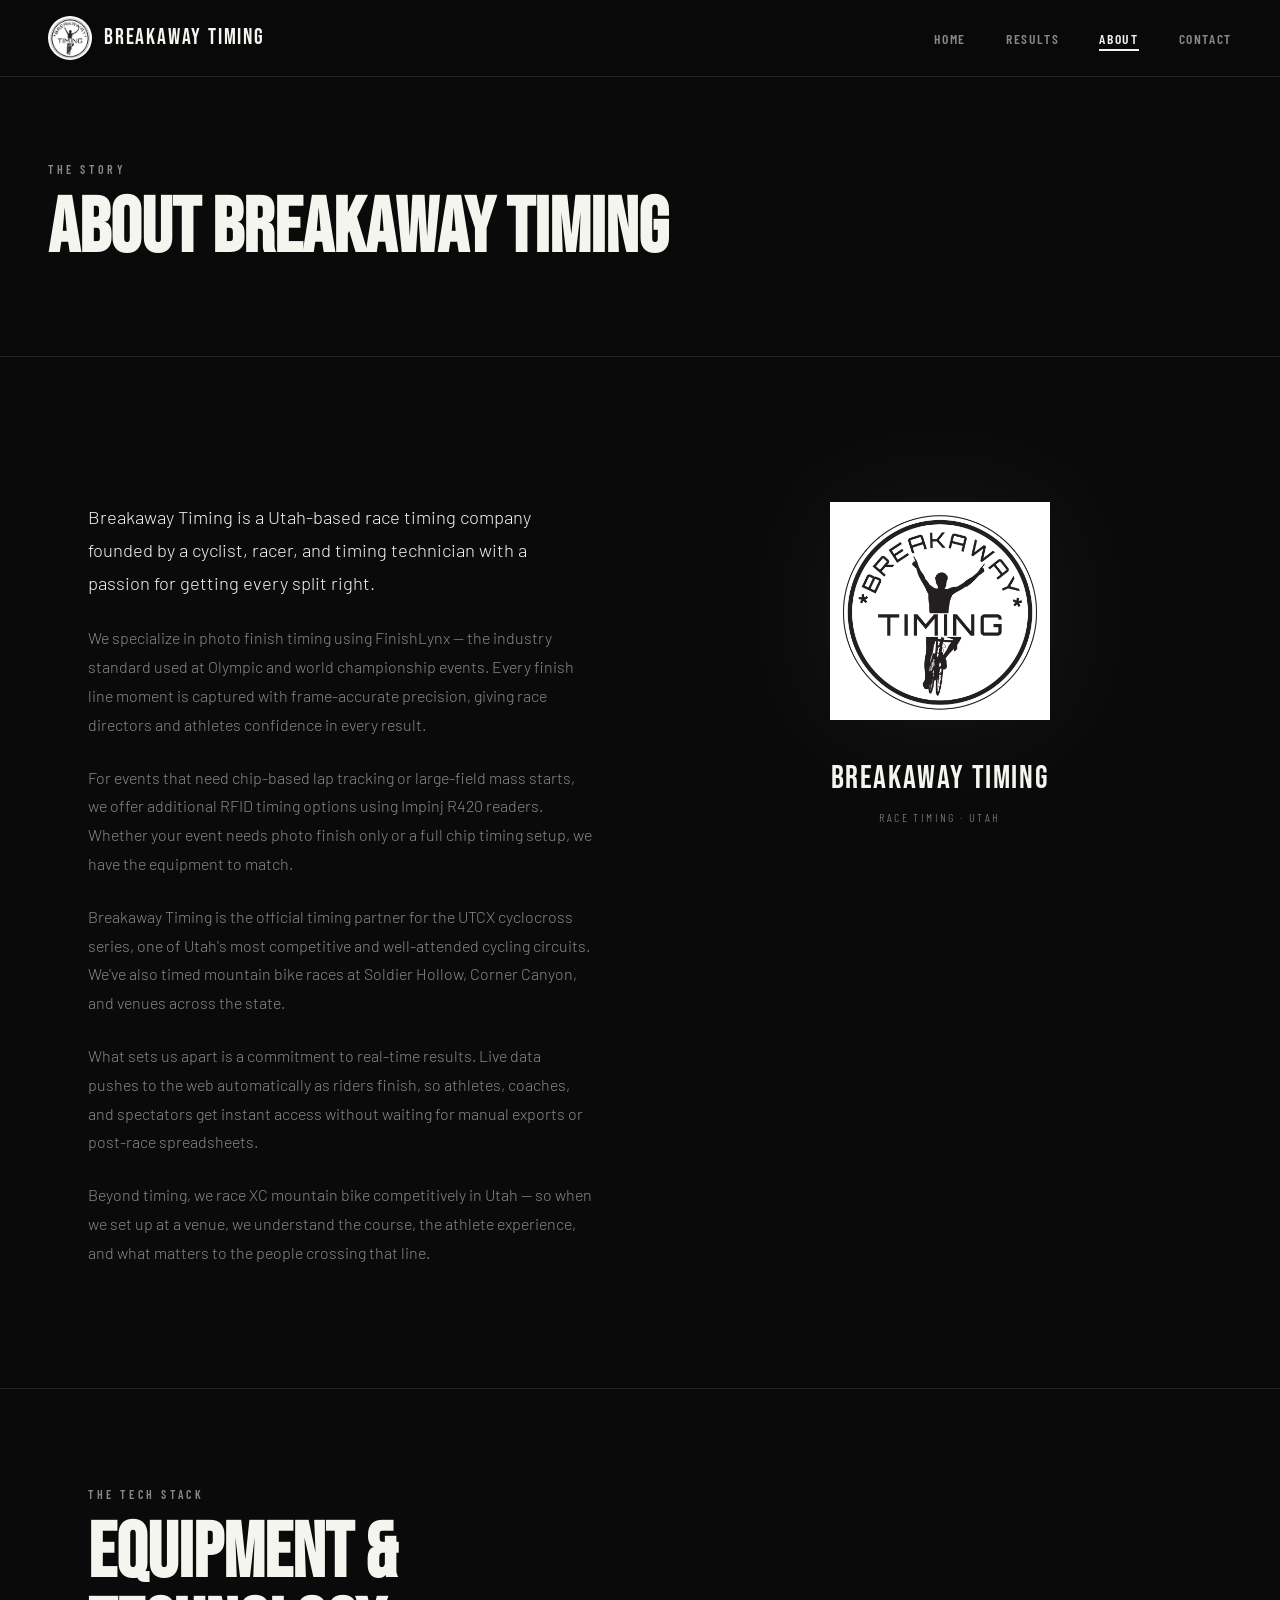
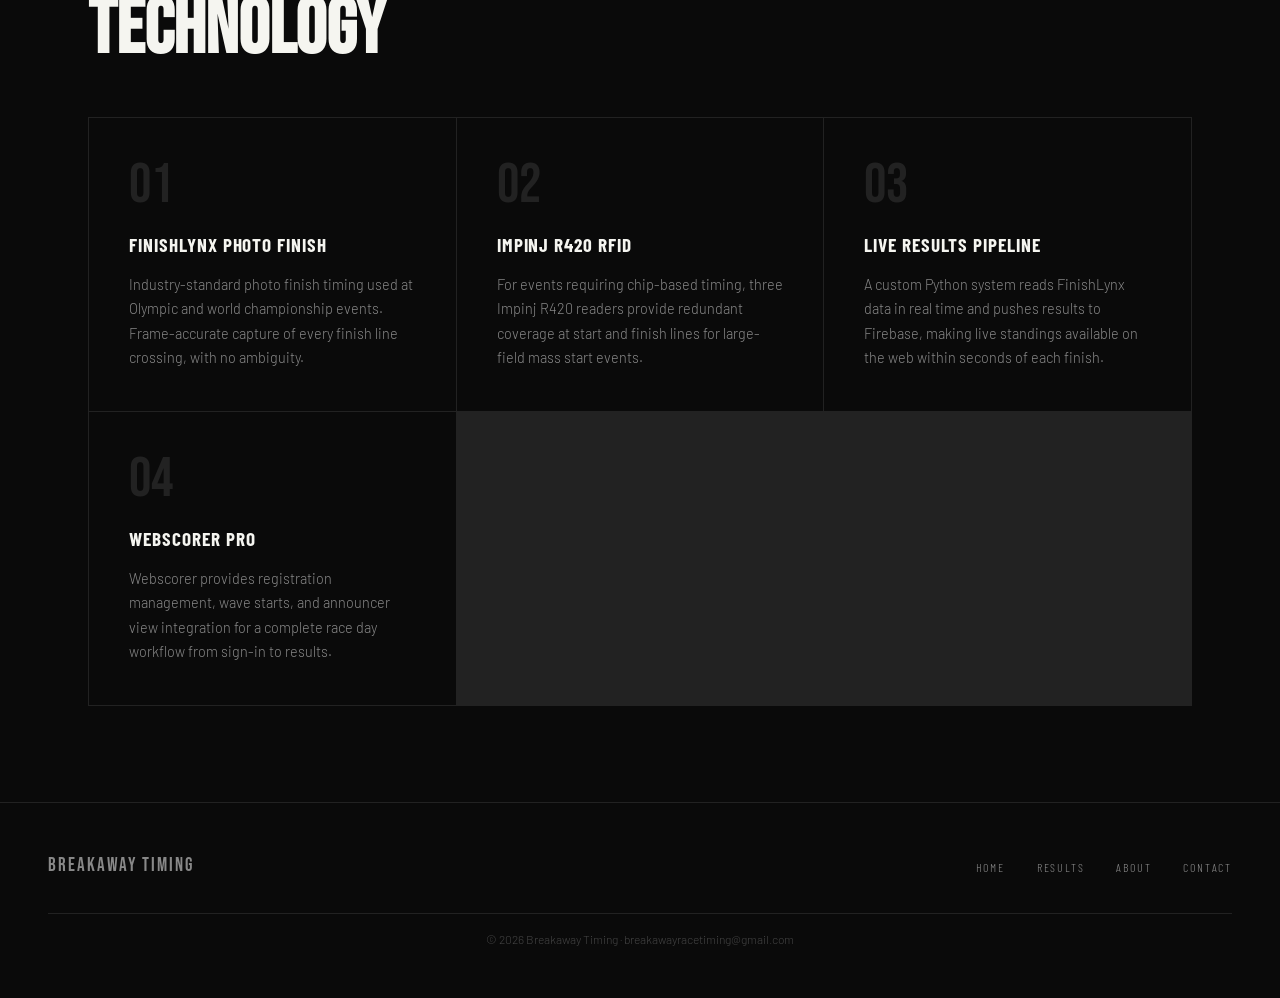
==== about.html @ 92b57197 "Add files via upload" ====
<!DOCTYPE html>
<html lang="en">
<head>
  <meta charset="UTF-8" />
  <meta name="viewport" content="width=device-width, initial-scale=1.0" />
  <title>About · Breakaway Timing</title>
  <link rel="stylesheet" href="style.css" />
</head>
<body>

  <!-- NAV -->
  <nav>
    <a class="nav-logo" href="index.html">
      <img src="logo.jpg" alt="Breakaway Timing" />
      <span>Breakaway Timing</span>
    </a>
    <ul class="nav-links">
      <li><a href="index.html">Home</a></li>
      <li><a href="results.html">Results</a></li>
      <li><a href="about.html" class="active">About</a></li>
      <li><a href="contact.html">Contact</a></li>
    </ul>
  </nav>

  <!-- PAGE HEADER -->
  <div class="page-header">
    <div class="page-header-inner">
      <p class="section-label">The Story</p>
      <h1 class="section-title">About Breakaway Timing</h1>
    </div>
  </div>

  <!-- ABOUT CONTENT -->
  <section class="section">
    <div class="about-grid">

      <div class="about-text">
        <p>
          Breakaway Timing is a Utah-based race timing company founded by a cyclist, racer, and timing technician with a passion for getting every split right.
        </p>
        <p>
          We specialize in photo finish timing using FinishLynx — the industry standard used at Olympic and world championship events. Every finish line moment is captured with frame-accurate precision, giving race directors and athletes confidence in every result.
        </p>
        <p>
          For events that need chip-based lap tracking or large-field mass starts, we offer additional RFID timing options using Impinj R420 readers. Whether your event needs photo finish only or a full chip timing setup, we have the equipment to match.
        </p>
        <p>
          Breakaway Timing is the official timing partner for the UTCX cyclocross series, one of Utah's most competitive and well-attended cycling circuits. We've also timed mountain bike races at Soldier Hollow, Corner Canyon, and venues across the state.
        </p>
        <p>
          What sets us apart is a commitment to real-time results. Live data pushes to the web automatically as riders finish, so athletes, coaches, and spectators get instant access without waiting for manual exports or post-race spreadsheets.
        </p>
        <p>
          Beyond timing, we race XC mountain bike competitively in Utah — so when we set up at a venue, we understand the course, the athlete experience, and what matters to the people crossing that line.
        </p>
      </div>

      <div class="about-image-wrap">
        <img src="logo.jpg" alt="Breakaway Timing Logo" />
        <div style="margin-top: 2rem;">
          <p style="font-family: var(--font-display); font-size: 2rem; letter-spacing: 0.05em;">Breakaway Timing</p>
          <p style="font-family: var(--font-heading); font-size: 0.75rem; letter-spacing: 0.2em; text-transform: uppercase; color: var(--mid); margin-top: 0.25rem;">Race Timing · Utah</p>
        </div>
      </div>

    </div>
  </section>

  <div class="divider"></div>

  <!-- GEAR/TECH -->
  <section class="section">
    <p class="section-label">The Tech Stack</p>
    <h2 class="section-title">Equipment &amp;<br>Technology</h2>

    <div class="services-grid" style="margin-top: 3rem;">
      <div class="service-card">
        <div class="service-number">01</div>
        <h3>FinishLynx Photo Finish</h3>
        <p>Industry-standard photo finish timing used at Olympic and world championship events. Frame-accurate capture of every finish line crossing, with no ambiguity.</p>
      </div>
      <div class="service-card">
        <div class="service-number">02</div>
        <h3>Impinj R420 RFID</h3>
        <p>For events requiring chip-based timing, three Impinj R420 readers provide redundant coverage at start and finish lines for large-field mass start events.</p>
      </div>
      <div class="service-card">
        <div class="service-number">03</div>
        <h3>Live Results Pipeline</h3>
        <p>A custom Python system reads FinishLynx data in real time and pushes results to Firebase, making live standings available on the web within seconds of each finish.</p>
      </div>
      <div class="service-card">
        <div class="service-number">04</div>
        <h3>Webscorer PRO</h3>
        <p>Webscorer provides registration management, wave starts, and announcer view integration for a complete race day workflow from sign-in to results.</p>
      </div>
    </div>
  </section>

  <!-- FOOTER -->
  <footer>
    <div class="footer-logo">Breakaway Timing</div>
    <ul class="footer-links">
      <li><a href="index.html">Home</a></li>
      <li><a href="results.html">Results</a></li>
      <li><a href="about.html">About</a></li>
      <li><a href="contact.html">Contact</a></li>
    </ul>
    <p class="footer-copy">© 2026 Breakaway Timing · breakawayracetiming@gmail.com</p>
  </footer>

</body>
</html>
---- style.css ----
@import url('https://fonts.googleapis.com/css2?family=Bebas+Neue&family=Barlow+Condensed:wght@400;600;700&family=Barlow:wght@300;400;500&display=swap');

/* ─── VARIABLES ─── */
:root {
  --black: #0a0a0a;
  --white: #f5f5f0;
  --accent: #e8e8e0;
  --mid: #888;
  --border: #222;
  --font-display: 'Bebas Neue', sans-serif;
  --font-heading: 'Barlow Condensed', sans-serif;
  --font-body: 'Barlow', sans-serif;
}

/* ─── RESET ─── */
*, *::before, *::after { box-sizing: border-box; margin: 0; padding: 0; }

html { scroll-behavior: smooth; }

body {
  background: var(--black);
  color: var(--white);
  font-family: var(--font-body);
  font-weight: 300;
  line-height: 1.6;
  overflow-x: hidden;
}

a { color: inherit; text-decoration: none; }
img { max-width: 100%; display: block; }

/* ─── NAV ─── */
nav {
  position: fixed;
  top: 0; left: 0; right: 0;
  z-index: 100;
  display: flex;
  align-items: center;
  justify-content: space-between;
  padding: 1rem 3rem;
  background: rgba(10,10,10,0.95);
  backdrop-filter: blur(8px);
  border-bottom: 1px solid var(--border);
}

.nav-logo {
  display: flex;
  align-items: center;
  gap: 0.75rem;
}

.nav-logo img {
  width: 44px;
  height: 44px;
  object-fit: contain;
  filter: invert(0);
  border-radius: 50%;
}

.nav-logo span {
  font-family: var(--font-display);
  font-size: 1.4rem;
  letter-spacing: 0.08em;
  color: var(--white);
}

.nav-links {
  display: flex;
  gap: 2.5rem;
  list-style: none;
}

.nav-links a {
  font-family: var(--font-heading);
  font-weight: 600;
  font-size: 0.85rem;
  letter-spacing: 0.12em;
  text-transform: uppercase;
  color: var(--mid);
  transition: color 0.2s;
}

.nav-links a:hover,
.nav-links a.active { color: var(--white); }

.nav-links a.active {
  border-bottom: 2px solid var(--white);
  padding-bottom: 2px;
}

/* ─── HERO ─── */
.hero {
  min-height: 100vh;
  display: flex;
  align-items: center;
  justify-content: center;
  position: relative;
  overflow: hidden;
  padding-top: 80px;
}

.hero-bg {
  position: absolute;
  inset: 0;
  background:
    repeating-linear-gradient(
      0deg,
      transparent,
      transparent 60px,
      rgba(255,255,255,0.02) 60px,
      rgba(255,255,255,0.02) 61px
    ),
    repeating-linear-gradient(
      90deg,
      transparent,
      transparent 60px,
      rgba(255,255,255,0.02) 60px,
      rgba(255,255,255,0.02) 61px
    );
}

.hero-content {
  position: relative;
  text-align: center;
  max-width: 900px;
  padding: 2rem;
}

.hero-logo {
  width: 160px;
  height: 160px;
  object-fit: contain;
  margin: 0 auto 2.5rem;
  filter: drop-shadow(0 0 40px rgba(255,255,255,0.1));
  animation: fadeUp 0.8s ease both;
}

.hero-eyebrow {
  font-family: var(--font-heading);
  font-weight: 600;
  font-size: 0.8rem;
  letter-spacing: 0.3em;
  text-transform: uppercase;
  color: var(--mid);
  margin-bottom: 1rem;
  animation: fadeUp 0.8s ease 0.1s both;
}

.hero h1 {
  font-family: var(--font-display);
  font-size: clamp(5rem, 12vw, 10rem);
  line-height: 0.9;
  letter-spacing: 0.02em;
  color: var(--white);
  animation: fadeUp 0.8s ease 0.2s both;
}

.hero h1 span {
  display: block;
  color: var(--mid);
}

.hero-sub {
  font-size: 1.1rem;
  color: var(--mid);
  max-width: 500px;
  margin: 1.5rem auto 2.5rem;
  animation: fadeUp 0.8s ease 0.3s both;
}

.btn {
  display: inline-block;
  font-family: var(--font-heading);
  font-weight: 700;
  font-size: 0.85rem;
  letter-spacing: 0.15em;
  text-transform: uppercase;
  padding: 0.9rem 2.5rem;
  border: 2px solid var(--white);
  color: var(--white);
  transition: background 0.2s, color 0.2s;
  animation: fadeUp 0.8s ease 0.4s both;
}

.btn:hover {
  background: var(--white);
  color: var(--black);
}

.btn-solid {
  background: var(--white);
  color: var(--black);
}

.btn-solid:hover {
  background: transparent;
  color: var(--white);
}

/* ─── SECTIONS ─── */
.section {
  padding: 6rem 3rem;
  max-width: 1200px;
  margin: 0 auto;
}

.section-label {
  font-family: var(--font-heading);
  font-weight: 600;
  font-size: 0.75rem;
  letter-spacing: 0.3em;
  text-transform: uppercase;
  color: var(--mid);
  margin-bottom: 0.75rem;
}

.section-title {
  font-family: var(--font-display);
  font-size: clamp(3rem, 6vw, 5rem);
  line-height: 1;
  margin-bottom: 1.5rem;
}

.divider {
  width: 100%;
  height: 1px;
  background: var(--border);
  margin: 0;
}

/* ─── SERVICES GRID ─── */
.services-grid {
  display: grid;
  grid-template-columns: repeat(auto-fit, minmax(280px, 1fr));
  gap: 1px;
  background: var(--border);
  border: 1px solid var(--border);
  margin-top: 3rem;
}

.service-card {
  background: var(--black);
  padding: 2.5rem;
  transition: background 0.2s;
}

.service-card:hover { background: #111; }

.service-number {
  font-family: var(--font-display);
  font-size: 3.5rem;
  color: var(--border);
  line-height: 1;
  margin-bottom: 1rem;
}

.service-card h3 {
  font-family: var(--font-heading);
  font-weight: 700;
  font-size: 1.2rem;
  letter-spacing: 0.05em;
  text-transform: uppercase;
  margin-bottom: 0.75rem;
}

.service-card p {
  font-size: 0.9rem;
  color: var(--mid);
  line-height: 1.7;
}

/* ─── STATS ROW ─── */
.stats-row {
  display: grid;
  grid-template-columns: repeat(auto-fit, minmax(200px, 1fr));
  gap: 1px;
  background: var(--border);
  border: 1px solid var(--border);
}

.stat-item {
  background: var(--black);
  padding: 3rem 2rem;
  text-align: center;
}

.stat-number {
  font-family: var(--font-display);
  font-size: 4rem;
  line-height: 1;
  color: var(--white);
}

.stat-label {
  font-family: var(--font-heading);
  font-size: 0.75rem;
  letter-spacing: 0.2em;
  text-transform: uppercase;
  color: var(--mid);
  margin-top: 0.5rem;
}

/* ─── PAGE HEADER ─── */
.page-header {
  padding: 10rem 3rem 4rem;
  border-bottom: 1px solid var(--border);
}

.page-header-inner {
  max-width: 1200px;
  margin: 0 auto;
}

/* ─── RESULTS PAGE ─── */
.results-section {
  padding: 3rem;
  max-width: 1200px;
  margin: 0 auto;
}

.controls-row {
  display: flex;
  gap: 1rem;
  margin-bottom: 2rem;
  flex-wrap: wrap;
}

.styled-select {
  appearance: none;
  background: #111;
  border: 1px solid var(--border);
  color: var(--white);
  font-family: var(--font-heading);
  font-size: 0.85rem;
  letter-spacing: 0.08em;
  padding: 0.75rem 2.5rem 0.75rem 1rem;
  cursor: pointer;
  min-width: 200px;
  background-image: url("data:image/svg+xml,%3Csvg xmlns='http://www.w3.org/2000/svg' width='12' height='12' viewBox='0 0 12 12'%3E%3Cpath fill='%23888' d='M6 8L1 3h10z'/%3E%3C/svg%3E");
  background-repeat: no-repeat;
  background-position: right 1rem center;
}

.styled-select:focus { outline: 1px solid var(--white); }

.results-table-wrap {
  border: 1px solid var(--border);
  overflow-x: auto;
}

table {
  width: 100%;
  border-collapse: collapse;
  font-size: 0.9rem;
}

thead tr {
  background: #111;
  border-bottom: 1px solid var(--border);
}

thead th {
  font-family: var(--font-heading);
  font-weight: 600;
  font-size: 0.75rem;
  letter-spacing: 0.15em;
  text-transform: uppercase;
  color: var(--mid);
  padding: 1rem 1.25rem;
  text-align: left;
  white-space: nowrap;
}

tbody tr {
  border-bottom: 1px solid #151515;
  transition: background 0.15s;
}

tbody tr:hover { background: #111; }

tbody td {
  padding: 0.85rem 1.25rem;
  color: var(--white);
  font-size: 0.875rem;
}

tbody td:first-child {
  font-family: var(--font-heading);
  font-weight: 700;
  font-size: 1rem;
  color: var(--mid);
  width: 60px;
}

.badge {
  display: inline-block;
  font-family: var(--font-heading);
  font-size: 0.65rem;
  font-weight: 700;
  letter-spacing: 0.1em;
  text-transform: uppercase;
  padding: 0.2rem 0.6rem;
  border: 1px solid var(--border);
  color: var(--mid);
}

.status-bar {
  display: flex;
  align-items: center;
  justify-content: space-between;
  padding: 0.75rem 1.25rem;
  background: #0d0d0d;
  border: 1px solid var(--border);
  border-bottom: none;
  font-family: var(--font-heading);
  font-size: 0.75rem;
  letter-spacing: 0.1em;
  color: var(--mid);
}

.live-dot {
  display: inline-block;
  width: 8px;
  height: 8px;
  background: #e74c3c;
  border-radius: 50%;
  margin-right: 0.5rem;
  animation: pulse 1.5s ease infinite;
}

/* ─── ABOUT PAGE ─── */
.about-grid {
  display: grid;
  grid-template-columns: 1fr 1fr;
  gap: 6rem;
  align-items: start;
  margin-top: 3rem;
}

.about-text p {
  color: var(--mid);
  margin-bottom: 1.5rem;
  font-size: 1rem;
  line-height: 1.8;
}

.about-text p:first-child {
  font-size: 1.15rem;
  color: var(--white);
}

.about-image-wrap {
  position: sticky;
  top: 120px;
  text-align: center;
}

.about-image-wrap img {
  width: 220px;
  height: 220px;
  object-fit: contain;
  margin: 0 auto;
  filter: drop-shadow(0 0 60px rgba(255,255,255,0.05));
}

/* ─── CONTACT PAGE ─── */
.contact-grid {
  display: grid;
  grid-template-columns: 1fr 1fr;
  gap: 6rem;
  margin-top: 3rem;
}

.contact-info h3 {
  font-family: var(--font-heading);
  font-weight: 700;
  font-size: 0.75rem;
  letter-spacing: 0.25em;
  text-transform: uppercase;
  color: var(--mid);
  margin-bottom: 0.5rem;
  margin-top: 2rem;
}

.contact-info h3:first-child { margin-top: 0; }

.contact-info p,
.contact-info a {
  font-size: 1.1rem;
  color: var(--white);
  transition: color 0.2s;
}

.contact-info a:hover { color: var(--mid); }

.contact-form {
  display: flex;
  flex-direction: column;
  gap: 1rem;
}

.form-group {
  display: flex;
  flex-direction: column;
  gap: 0.4rem;
}

.form-group label {
  font-family: var(--font-heading);
  font-size: 0.75rem;
  letter-spacing: 0.15em;
  text-transform: uppercase;
  color: var(--mid);
}

.form-group input,
.form-group textarea {
  background: #111;
  border: 1px solid var(--border);
  color: var(--white);
  font-family: var(--font-body);
  font-size: 0.95rem;
  padding: 0.85rem 1rem;
  transition: border-color 0.2s;
  resize: none;
}

.form-group input:focus,
.form-group textarea:focus {
  outline: none;
  border-color: var(--white);
}

/* ─── FOOTER ─── */
footer {
  border-top: 1px solid var(--border);
  padding: 3rem;
  display: flex;
  align-items: center;
  justify-content: space-between;
  flex-wrap: wrap;
  gap: 1rem;
}

.footer-logo {
  font-family: var(--font-display);
  font-size: 1.2rem;
  letter-spacing: 0.1em;
  color: var(--mid);
}

.footer-links {
  display: flex;
  gap: 2rem;
  list-style: none;
}

.footer-links a {
  font-family: var(--font-heading);
  font-size: 0.75rem;
  letter-spacing: 0.15em;
  text-transform: uppercase;
  color: var(--mid);
  transition: color 0.2s;
}

.footer-links a:hover { color: var(--white); }

.footer-copy {
  font-size: 0.75rem;
  color: #444;
  width: 100%;
  text-align: center;
  padding-top: 1rem;
  border-top: 1px solid var(--border);
  margin-top: 1rem;
}

/* ─── ANIMATIONS ─── */
@keyframes fadeUp {
  from { opacity: 0; transform: translateY(20px); }
  to   { opacity: 1; transform: translateY(0); }
}

@keyframes pulse {
  0%, 100% { opacity: 1; }
  50%       { opacity: 0.3; }
}

/* ─── RESPONSIVE ─── */
@media (max-width: 768px) {
  nav { padding: 1rem 1.5rem; }
  .nav-links { gap: 1.5rem; }
  .section { padding: 4rem 1.5rem; }
  .page-header { padding: 8rem 1.5rem 3rem; }
  .results-section { padding: 2rem 1.5rem; }
  .about-grid,
  .contact-grid { grid-template-columns: 1fr; gap: 3rem; }
  .about-image-wrap { position: static; }
  footer { padding: 2rem 1.5rem; flex-direction: column; align-items: flex-start; }
  .controls-row { flex-direction: column; }
  .styled-select { min-width: 100%; }
}
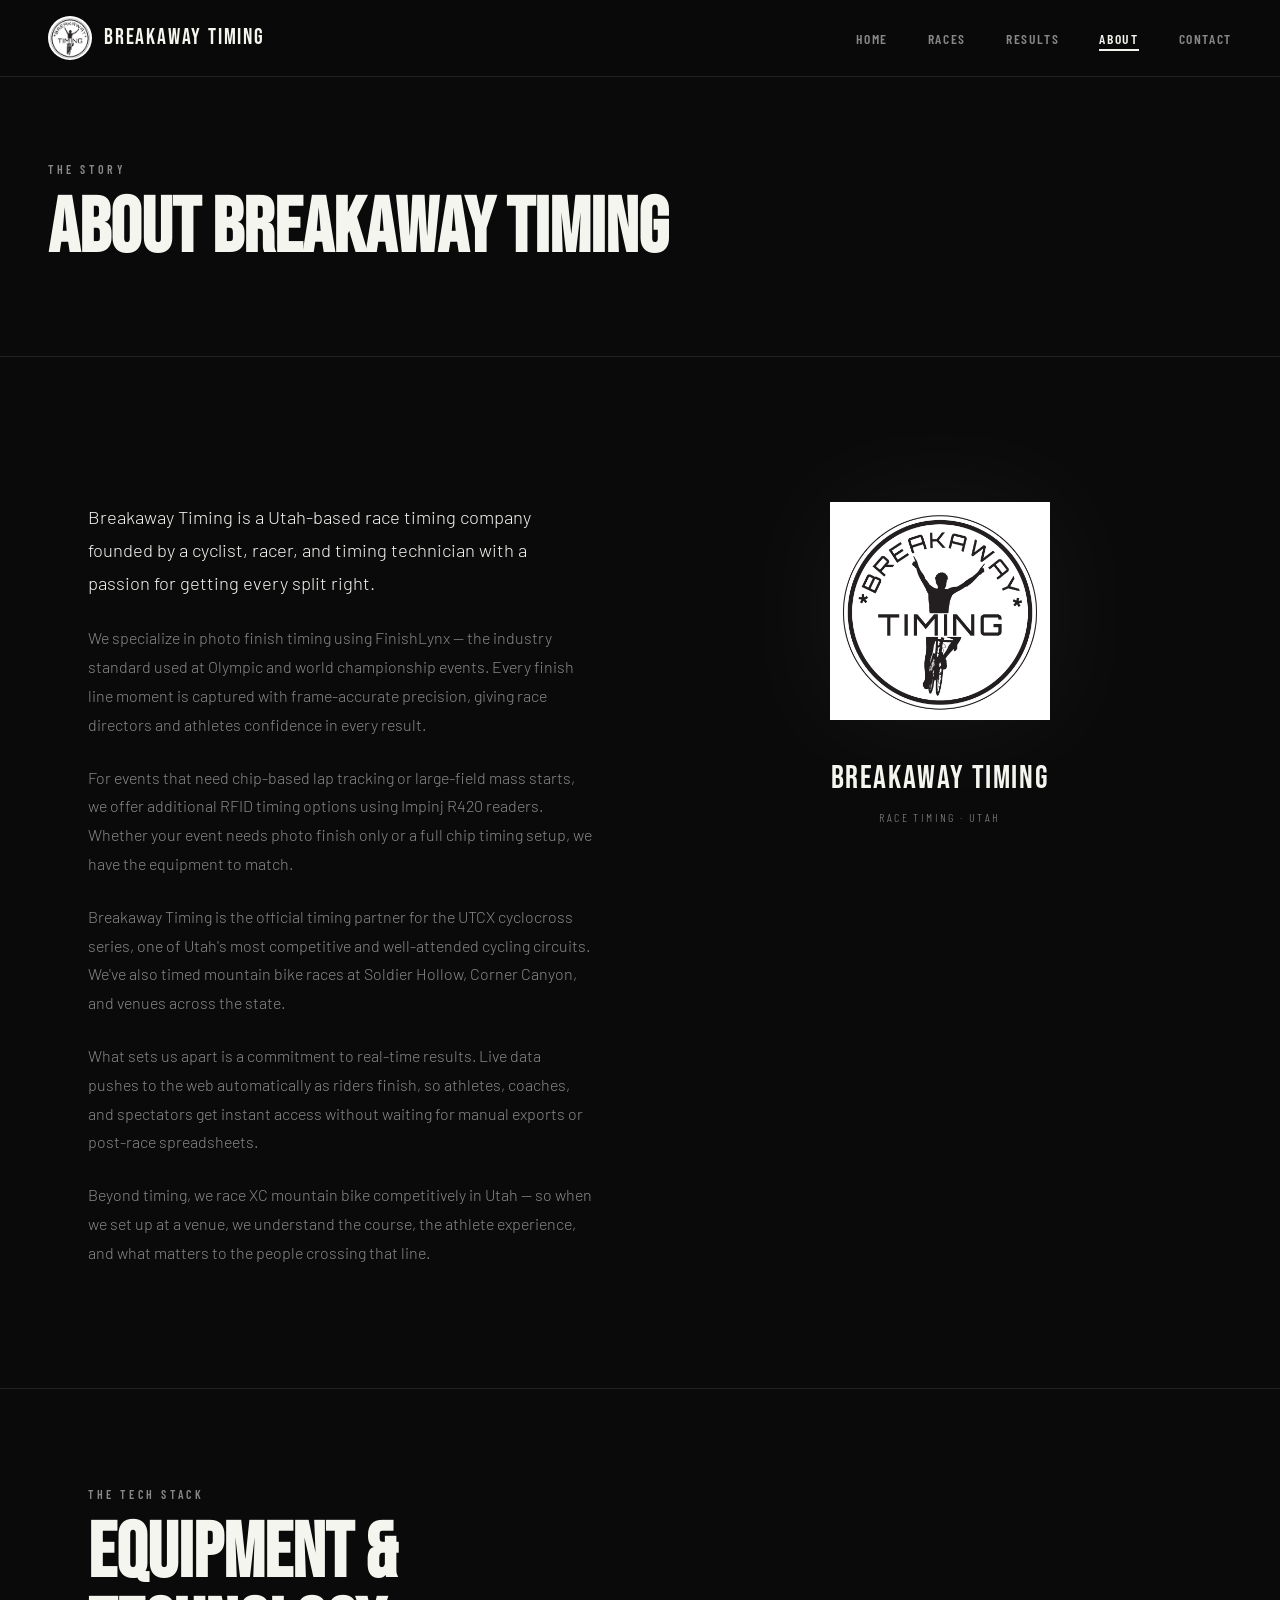
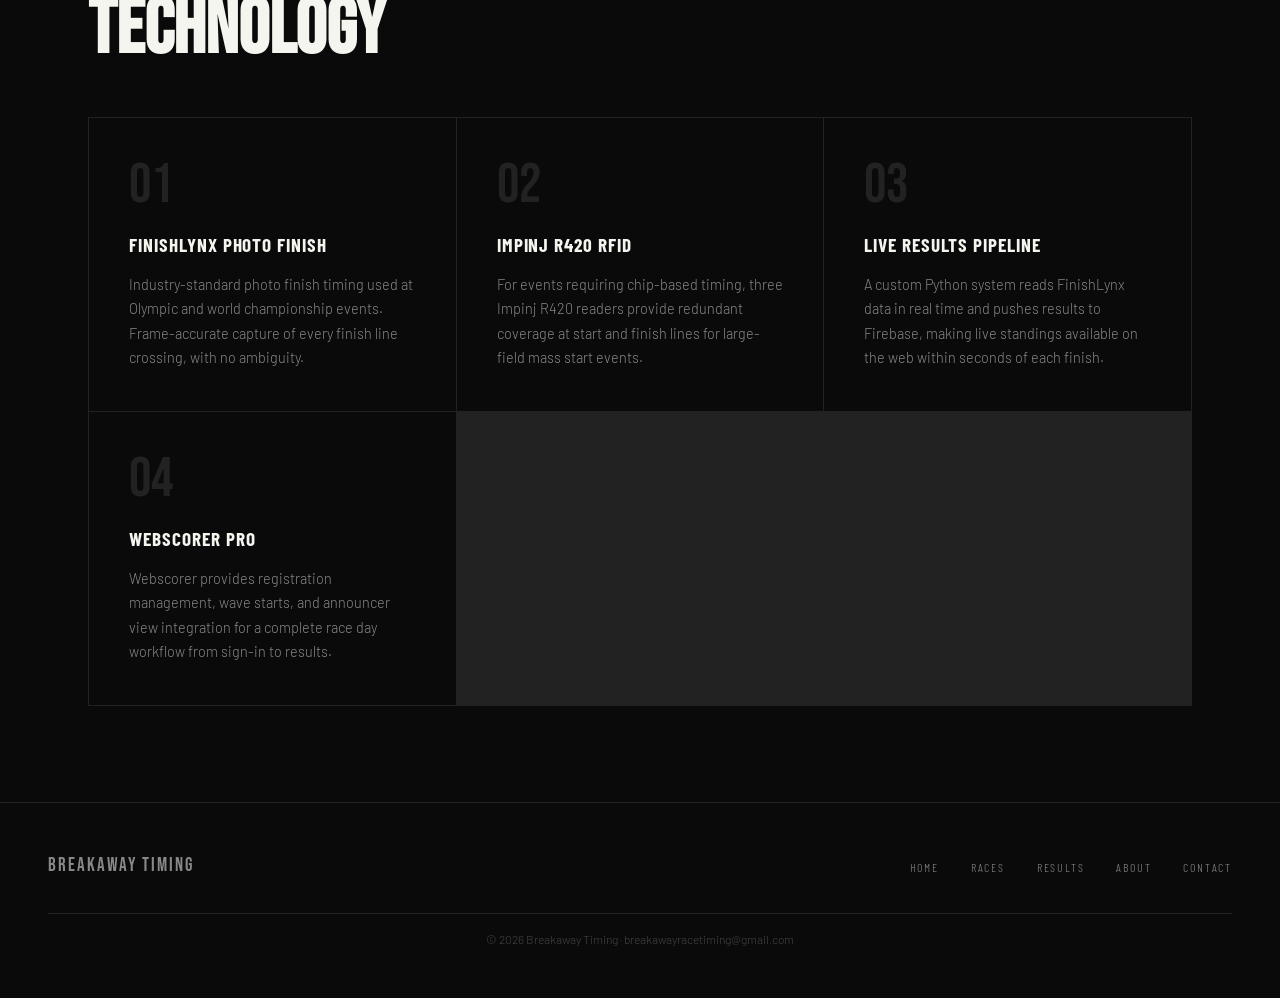
==== commit a389985b: "Add files via upload" ====
--- a/about.html
+++ b/about.html
@@ -16,6 +16,7 @@
     </a>
     <ul class="nav-links">
       <li><a href="index.html">Home</a></li>
+      <li><a href="races.html">Races</a></li>
       <li><a href="results.html">Results</a></li>
       <li><a href="about.html" class="active">About</a></li>
       <li><a href="contact.html">Contact</a></li>
@@ -102,6 +103,7 @@
     <div class="footer-logo">Breakaway Timing</div>
     <ul class="footer-links">
       <li><a href="index.html">Home</a></li>
+      <li><a href="races.html">Races</a></li>
       <li><a href="results.html">Results</a></li>
       <li><a href="about.html">About</a></li>
       <li><a href="contact.html">Contact</a></li>
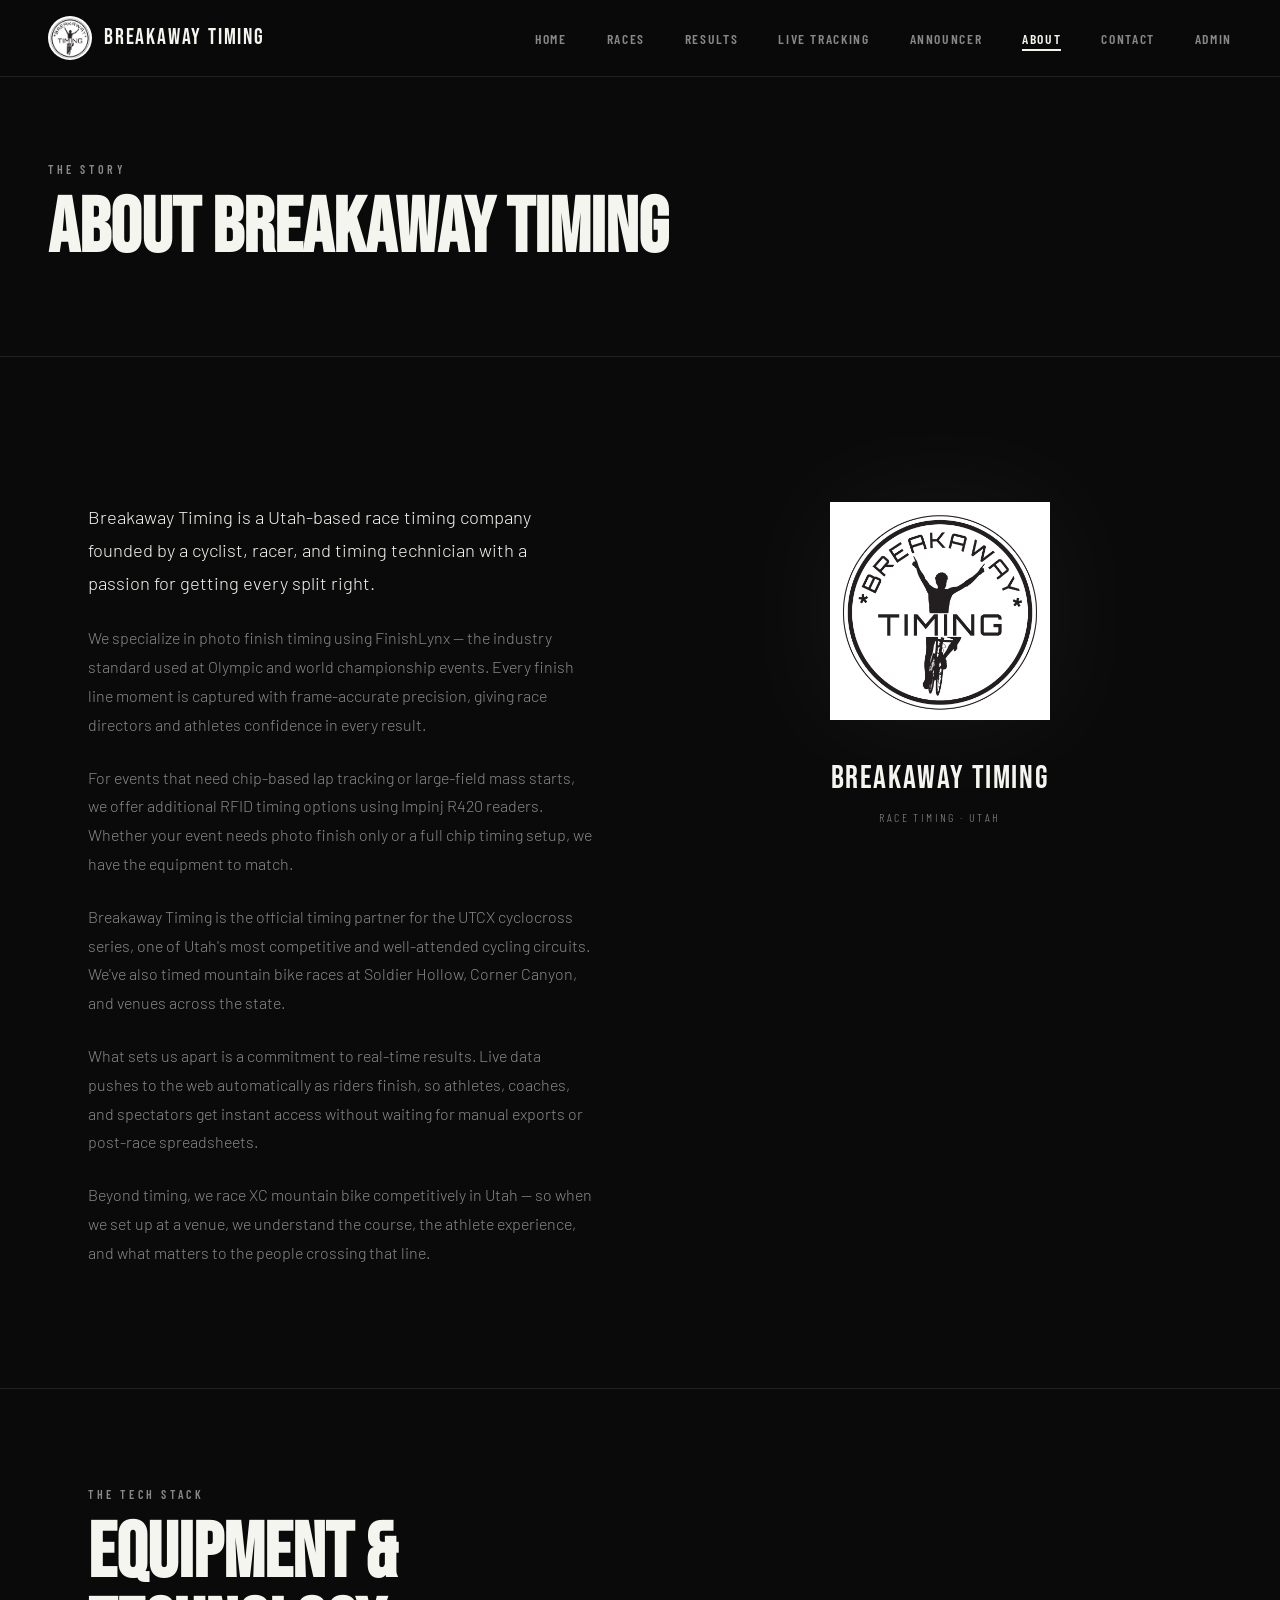
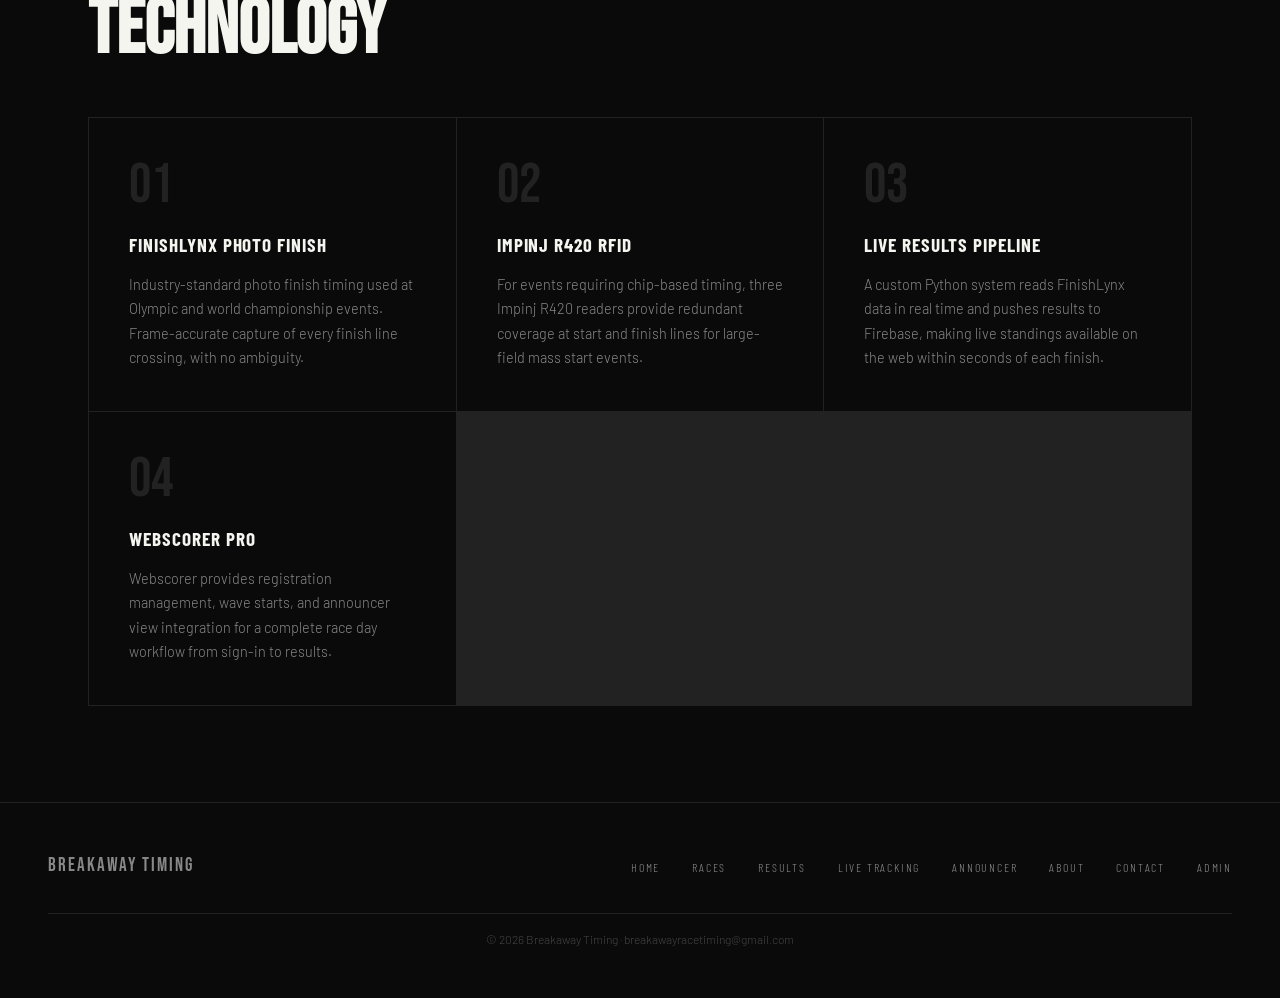
==== commit 669f9a3a: "Add files via upload" ====
--- a/about.html
+++ b/about.html
@@ -9,7 +9,7 @@
 <body>
 
   <!-- NAV -->
-  <nav>
+        <nav>
     <a class="nav-logo" href="index.html">
       <img src="logo.jpg" alt="Breakaway Timing" />
       <span>Breakaway Timing</span>
@@ -18,9 +18,15 @@
       <li><a href="index.html">Home</a></li>
       <li><a href="races.html">Races</a></li>
       <li><a href="results.html">Results</a></li>
+      <li><a href="tracking.html">Live Tracking</a></li>
+      <li><a href="announcer.html">Announcer</a></li>
       <li><a href="about.html" class="active">About</a></li>
       <li><a href="contact.html">Contact</a></li>
+      <li><a href="admin.html">Admin</a></li>
     </ul>
+    <button class="nav-toggle" id="navToggle" aria-label="Toggle menu">
+      <span></span><span></span><span></span>
+    </button>
   </nav>
 
   <!-- PAGE HEADER -->
@@ -101,15 +107,27 @@
   <!-- FOOTER -->
   <footer>
     <div class="footer-logo">Breakaway Timing</div>
-    <ul class="footer-links">
+                <ul class="footer-links">
       <li><a href="index.html">Home</a></li>
       <li><a href="races.html">Races</a></li>
       <li><a href="results.html">Results</a></li>
+      <li><a href="tracking.html">Live Tracking</a></li>
+      <li><a href="announcer.html">Announcer</a></li>
       <li><a href="about.html">About</a></li>
       <li><a href="contact.html">Contact</a></li>
+      <li><a href="admin.html">Admin</a></li>
     </ul>
     <p class="footer-copy">© 2026 Breakaway Timing · breakawayracetiming@gmail.com</p>
   </footer>
 
+  <script>
+    const toggle = document.getElementById('navToggle');
+    const links  = document.querySelector('.nav-links');
+    if (toggle && links) {
+      toggle.addEventListener('click', () => { toggle.classList.toggle('open'); links.classList.toggle('open'); });
+      links.querySelectorAll('a').forEach(a => a.addEventListener('click', () => { toggle.classList.remove('open'); links.classList.remove('open'); }));
+    }
+  </script>
+
 </body>
 </html>
--- a/style.css
+++ b/style.css
@@ -47,6 +47,7 @@
   display: flex;
   align-items: center;
   gap: 0.75rem;
+  flex-shrink: 0;
 }
 
 .nav-logo img {
@@ -78,6 +79,7 @@
   text-transform: uppercase;
   color: var(--mid);
   transition: color 0.2s;
+  white-space: nowrap;
 }
 
 .nav-links a:hover,
@@ -87,6 +89,35 @@
   border-bottom: 2px solid var(--white);
   padding-bottom: 2px;
 }
+
+/* ─── HAMBURGER BUTTON ─── */
+.nav-toggle {
+  display: none;
+  flex-direction: column;
+  justify-content: center;
+  gap: 5px;
+  width: 36px;
+  height: 36px;
+  background: none;
+  border: none;
+  cursor: pointer;
+  padding: 4px;
+  flex-shrink: 0;
+}
+
+.nav-toggle span {
+  display: block;
+  width: 100%;
+  height: 2px;
+  background: var(--white);
+  transition: transform 0.25s, opacity 0.25s;
+  transform-origin: center;
+}
+
+/* Animate to X when open */
+.nav-toggle.open span:nth-child(1) { transform: translateY(7px) rotate(45deg); }
+.nav-toggle.open span:nth-child(2) { opacity: 0; }
+.nav-toggle.open span:nth-child(3) { transform: translateY(-7px) rotate(-45deg); }
 
 /* ─── HERO ─── */
 .hero {
@@ -588,9 +619,53 @@
 }
 
 /* ─── RESPONSIVE ─── */
-@media (max-width: 768px) {
+
+/* Tablet: tighten desktop nav before switching to hamburger */
+@media (max-width: 900px) {
   nav { padding: 1rem 1.5rem; }
   .nav-links { gap: 1.5rem; }
+  .nav-logo span { font-size: 1.2rem; }
+}
+
+/* Mobile: hamburger menu */
+@media (max-width: 640px) {
+  nav { padding: 0.85rem 1.25rem; }
+
+  .nav-toggle { display: flex; }
+
+  .nav-links {
+    display: none;
+    position: fixed;
+    top: 69px; /* nav height */
+    left: 0; right: 0;
+    background: rgba(10,10,10,0.98);
+    backdrop-filter: blur(8px);
+    border-bottom: 1px solid var(--border);
+    flex-direction: column;
+    gap: 0;
+    padding: 0.5rem 0;
+  }
+
+  .nav-links.open { display: flex; }
+
+  .nav-links li { width: 100%; }
+
+  .nav-links a {
+    display: block;
+    padding: 0.9rem 1.5rem;
+    font-size: 1rem;
+    letter-spacing: 0.1em;
+    border-bottom: 1px solid var(--border);
+  }
+
+  .nav-links li:last-child a { border-bottom: none; }
+
+  .nav-links a.active {
+    border-bottom: 1px solid var(--border);
+    padding-bottom: 0.9rem;
+    color: var(--white);
+  }
+
   .section { padding: 4rem 1.5rem; }
   .page-header { padding: 8rem 1.5rem 3rem; }
   .results-section { padding: 2rem 1.5rem; }
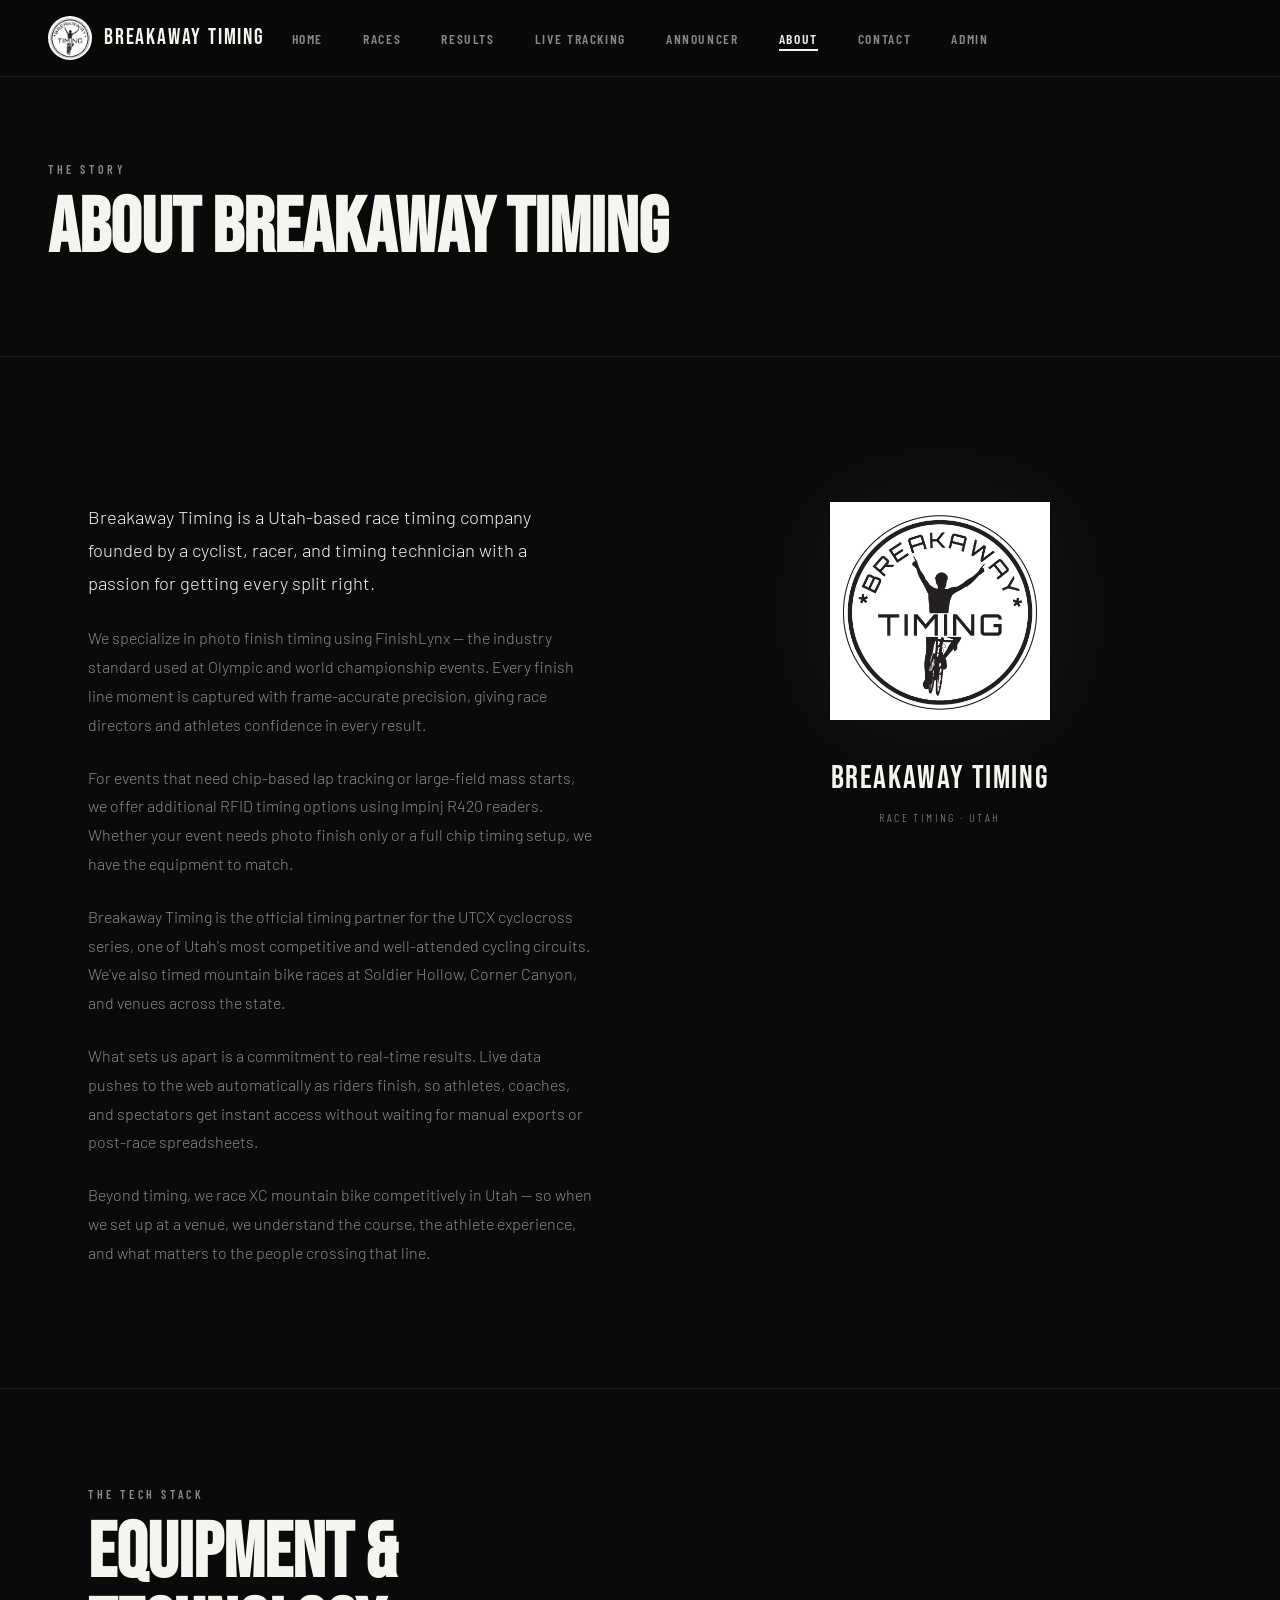
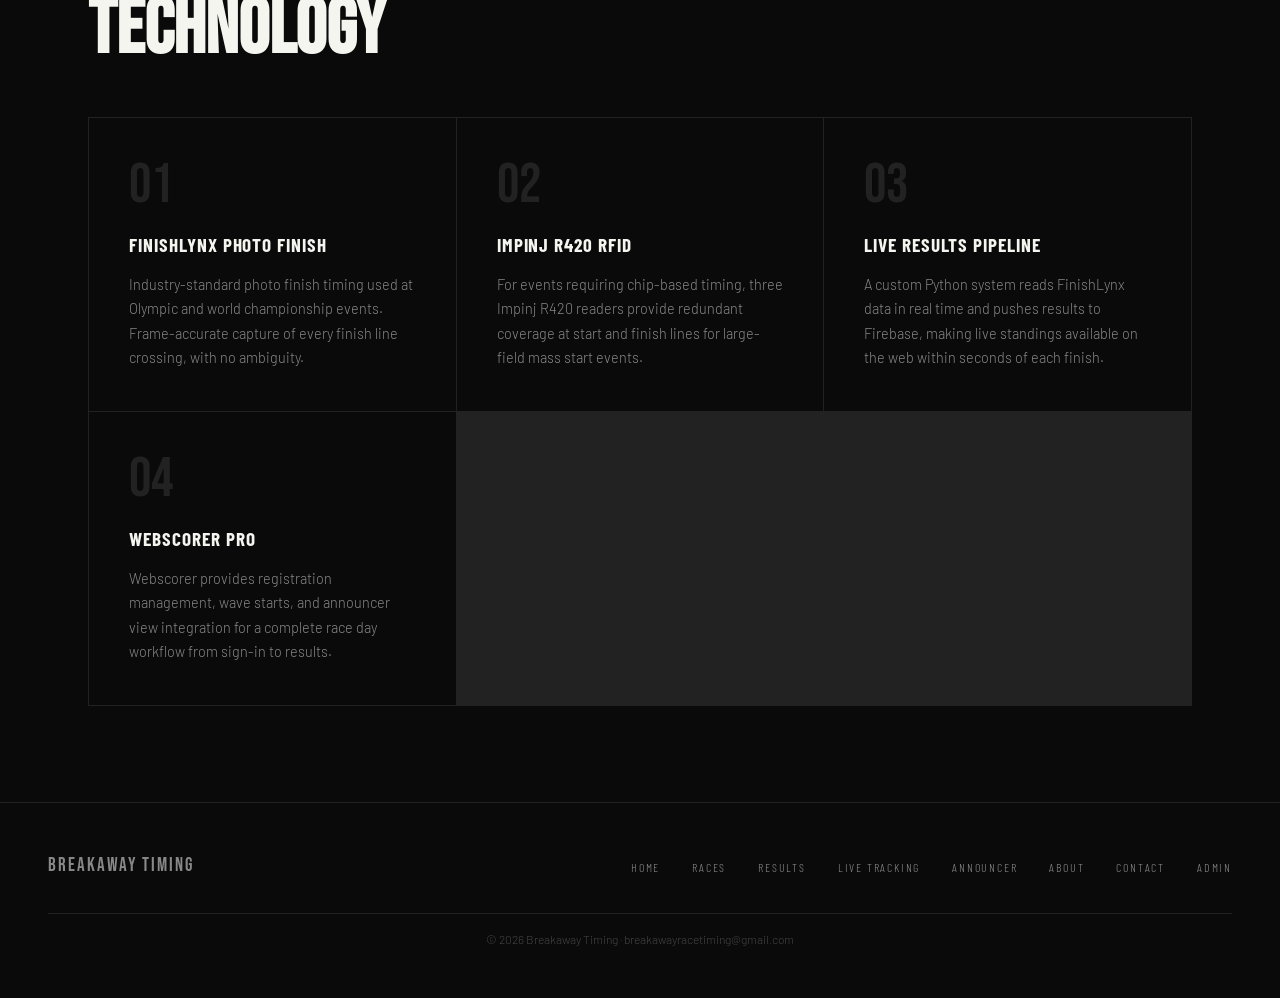
==== commit b1704963: "Update about.html" ====
--- a/about.html
+++ b/about.html
@@ -1,6 +1,7 @@
 <!DOCTYPE html>
 <html lang="en">
 <head>
+  <link rel="icon" href="/breakaway-timing/favicon-16x16.png" type="image/png">
   <meta charset="UTF-8" />
   <meta name="viewport" content="width=device-width, initial-scale=1.0" />
   <title>About · Breakaway Timing</title>
--- a/style.css
+++ b/style.css
@@ -34,20 +34,23 @@
   position: fixed;
   top: 0; left: 0; right: 0;
   z-index: 100;
-  display: flex;
+  display: grid;
+  grid-template-columns: 1fr auto 1fr;
   align-items: center;
-  justify-content: space-between;
   padding: 1rem 3rem;
   background: rgba(10,10,10,0.95);
   backdrop-filter: blur(8px);
   border-bottom: 1px solid var(--border);
 }
 
+.nav-logo  { grid-column: 1; justify-self: start; }
+.nav-links { grid-column: 2; }
+.nav-toggle { grid-column: 3; justify-self: end; }
+
 .nav-logo {
   display: flex;
   align-items: center;
   gap: 0.75rem;
-  flex-shrink: 0;
 }
 
 .nav-logo img {
@@ -103,6 +106,15 @@
   cursor: pointer;
   padding: 4px;
   flex-shrink: 0;
+}
+
+/* Announcer page: live status lives in col 3 alongside toggle */
+.nav-live-status {
+  grid-column: 3;
+  justify-self: end;
+  display: flex;
+  align-items: center;
+  gap: 16px;
 }
 
 .nav-toggle span {
@@ -623,20 +635,24 @@
 /* Tablet: tighten desktop nav before switching to hamburger */
 @media (max-width: 900px) {
   nav { padding: 1rem 1.5rem; }
-  .nav-links { gap: 1.5rem; }
-  .nav-logo span { font-size: 1.2rem; }
+  .nav-links { gap: 1.2rem; }
+  .nav-logo span { font-size: 1.1rem; }
 }
 
 /* Mobile: hamburger menu */
 @media (max-width: 640px) {
-  nav { padding: 0.85rem 1.25rem; }
-
-  .nav-toggle { display: flex; }
+  nav {
+    display: flex;
+    padding: 0.85rem 1.25rem;
+  }
+
+  .nav-logo  { flex: 1; }
+  .nav-toggle { display: flex; margin-left: auto; }
 
   .nav-links {
     display: none;
     position: fixed;
-    top: 69px; /* nav height */
+    top: 69px;
     left: 0; right: 0;
     background: rgba(10,10,10,0.98);
     backdrop-filter: blur(8px);
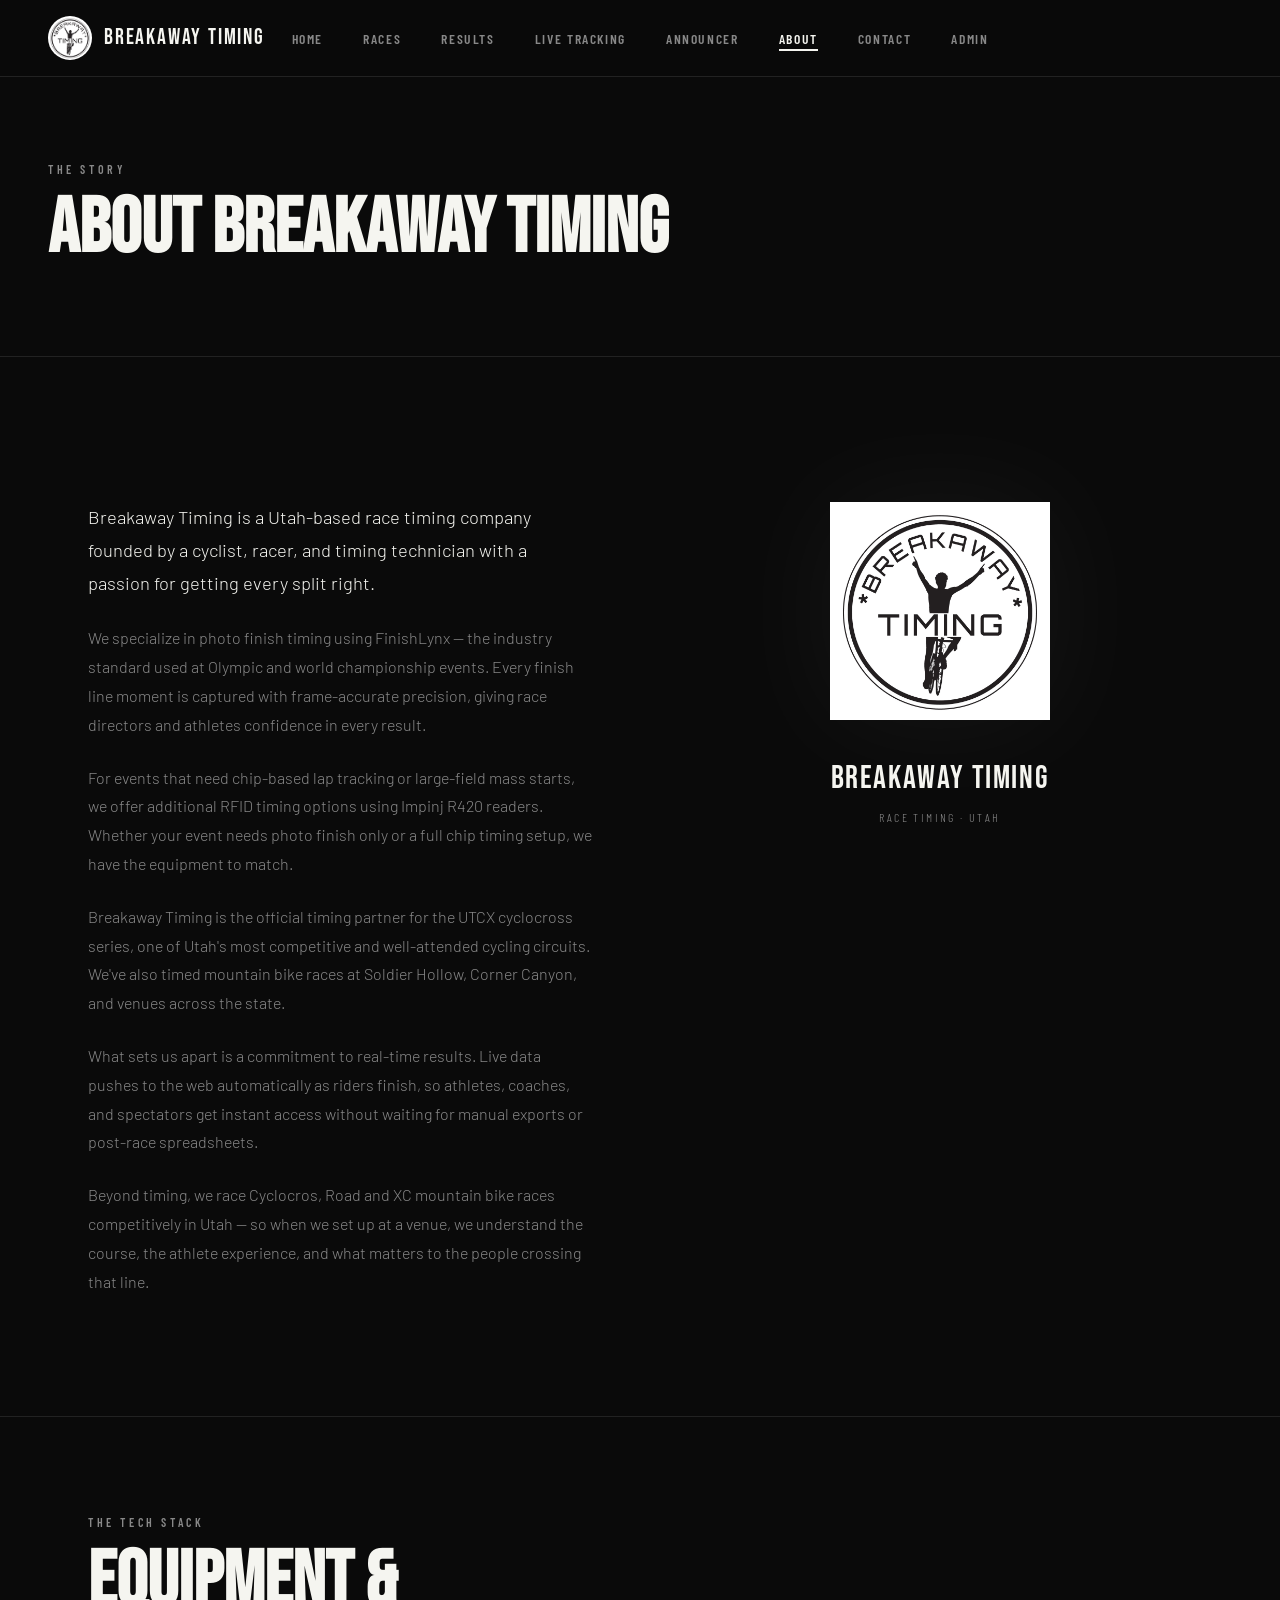
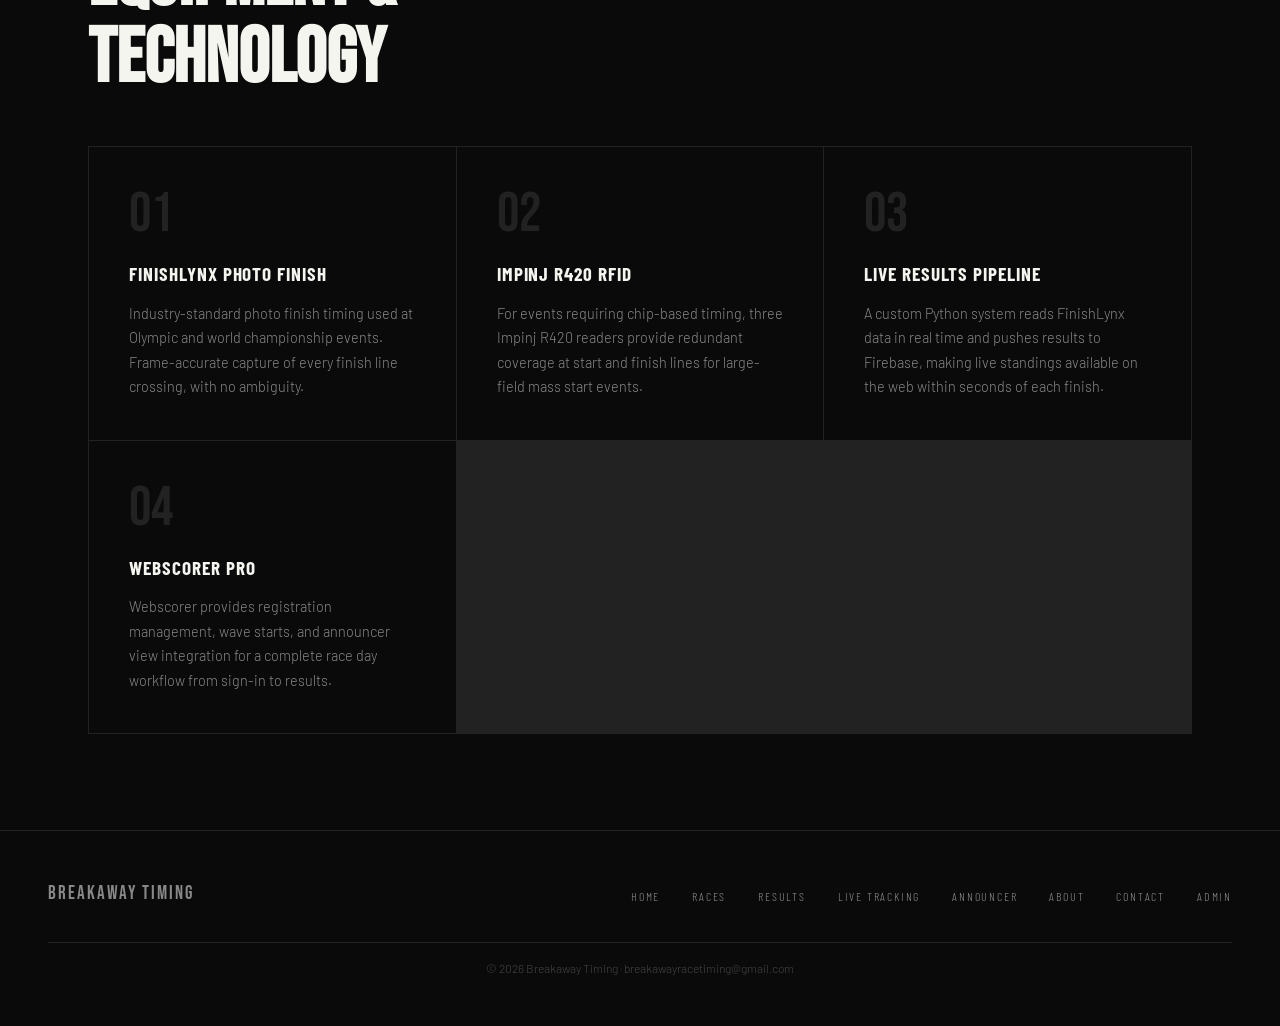
==== commit 849e72b2: "Update race types in about.html description" ====
--- a/about.html
+++ b/about.html
@@ -59,7 +59,7 @@
           What sets us apart is a commitment to real-time results. Live data pushes to the web automatically as riders finish, so athletes, coaches, and spectators get instant access without waiting for manual exports or post-race spreadsheets.
         </p>
         <p>
-          Beyond timing, we race XC mountain bike competitively in Utah — so when we set up at a venue, we understand the course, the athlete experience, and what matters to the people crossing that line.
+          Beyond timing, we race Cyclocros, Road and XC mountain bike races competitively in Utah — so when we set up at a venue, we understand the course, the athlete experience, and what matters to the people crossing that line.
         </p>
       </div>
 
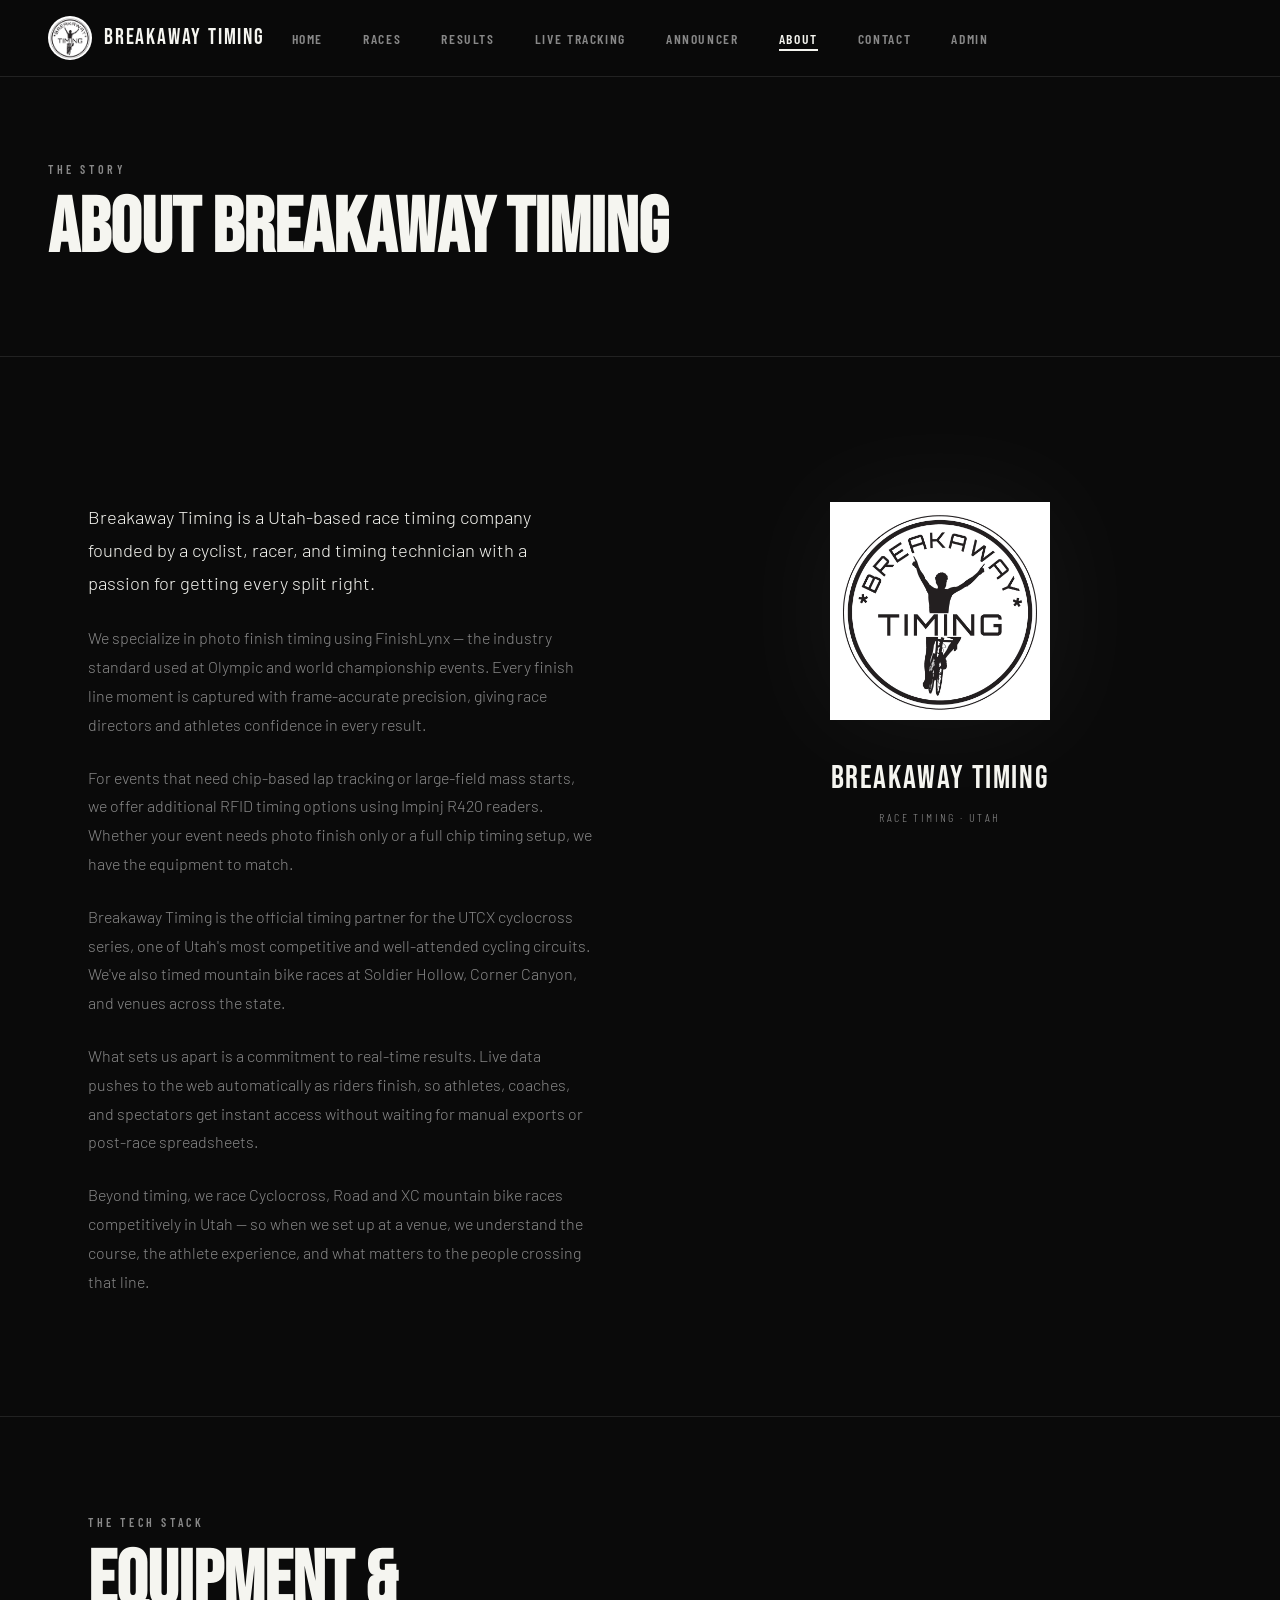
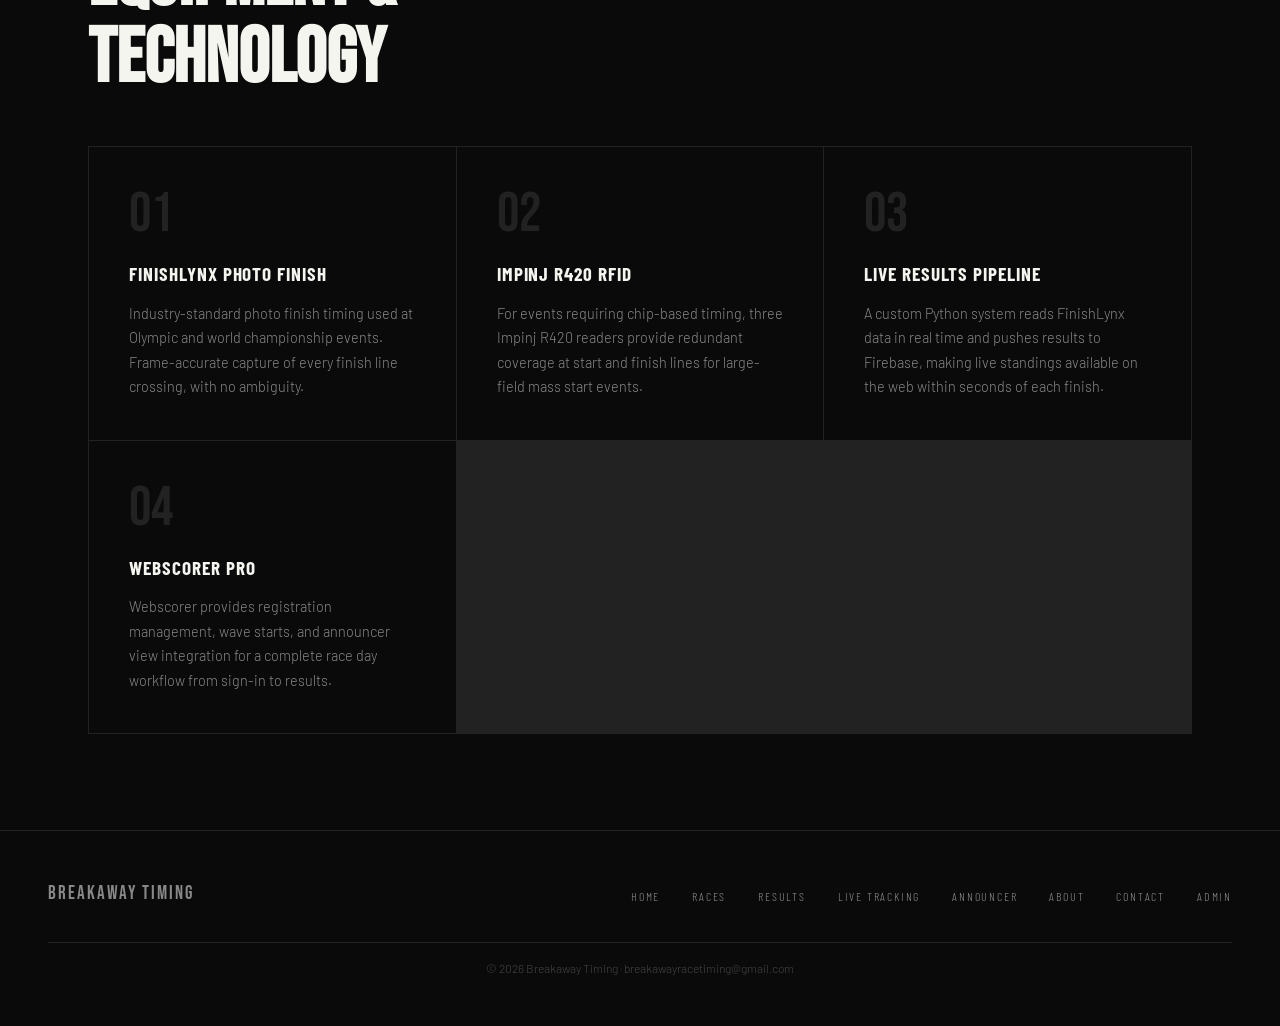
==== commit 804ee9ac: "Update about.html" ====
--- a/about.html
+++ b/about.html
@@ -59,7 +59,7 @@
           What sets us apart is a commitment to real-time results. Live data pushes to the web automatically as riders finish, so athletes, coaches, and spectators get instant access without waiting for manual exports or post-race spreadsheets.
         </p>
         <p>
-          Beyond timing, we race Cyclocros, Road and XC mountain bike races competitively in Utah — so when we set up at a venue, we understand the course, the athlete experience, and what matters to the people crossing that line.
+          Beyond timing, we race Cyclocross, Road and XC mountain bike races competitively in Utah — so when we set up at a venue, we understand the course, the athlete experience, and what matters to the people crossing that line.
         </p>
       </div>
 
